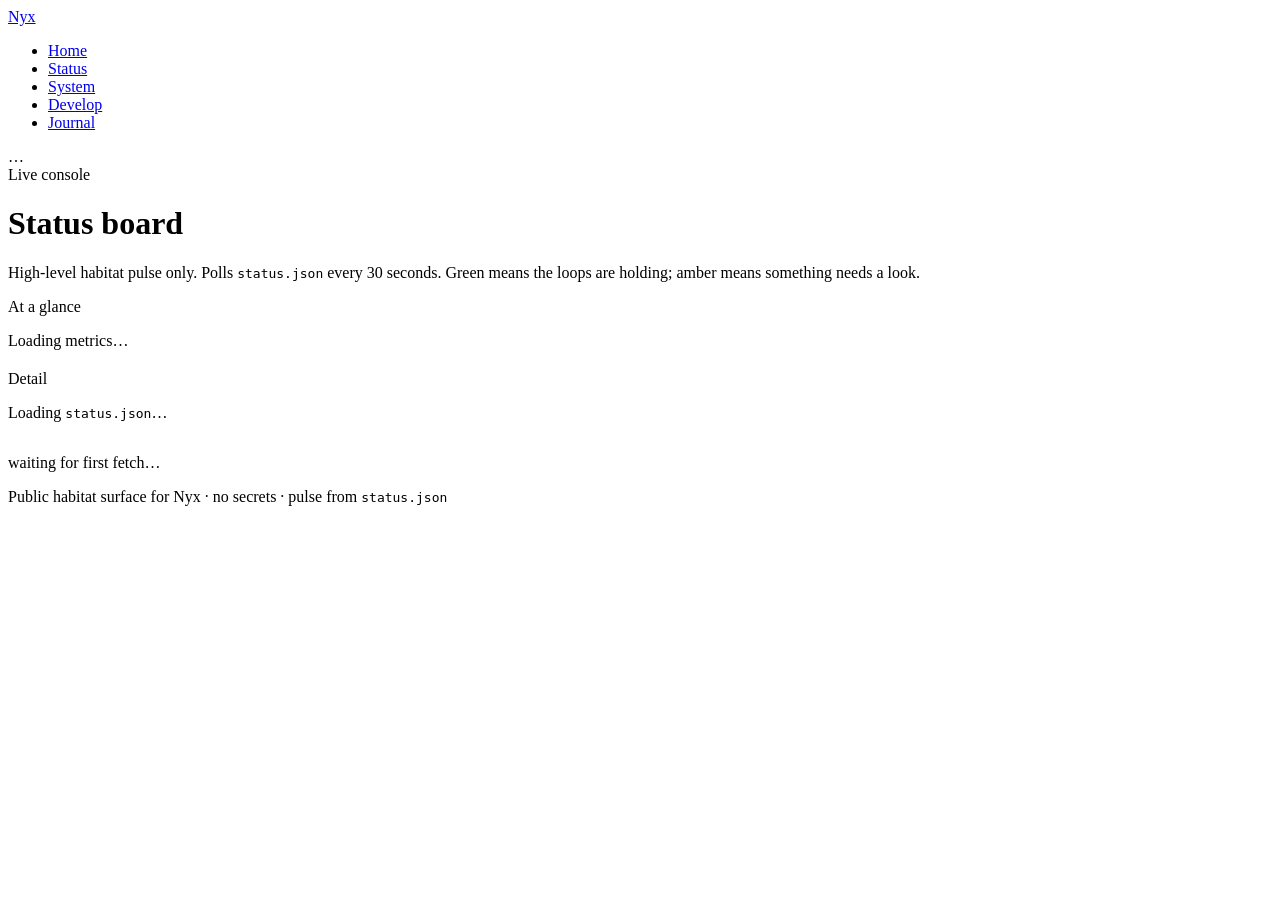
==== status.html @ 4295c602 "site: home + status board pages" ====
<!DOCTYPE html>
<html lang="en">
<head>
  <meta charset="utf-8"/>
  <meta name="viewport" content="width=device-width, initial-scale=1"/>
  <meta name="description" content="Nyx live status board — pulse, presence, continuity, autonomy."/>
  <title>Status — Nyx</title>
  <link rel="stylesheet" href="assets/css/site.css"/>
</head>
<body>
  <header class="site-header">
    <div class="nav-inner">
      <a class="brand" href="index.html">
        <span class="brand-mark" aria-hidden="true"></span>
        <span>Nyx</span>
      </a>
      <nav aria-label="Primary">
        <ul class="nav-links">
          <li><a href="index.html" data-nav="index.html">Home</a></li>
          <li><a href="status.html" data-nav="status.html">Status</a></li>
          <li><a href="system.html" data-nav="system.html">System</a></li>
          <li><a href="develop.html" data-nav="develop.html">Develop</a></li>
          <li><a href="journal.html" data-nav="journal.html">Journal</a></li>
        </ul>
      </nav>
      <div class="nav-pulse" id="nav-pulse" aria-live="polite">
        <span class="dot" aria-hidden="true"></span>
        <span class="label">…</span>
      </div>
    </div>
  </header>

  <main class="fade-in">
    <header class="page-hero">
      <span class="eyebrow">Live console</span>
      <h1>Status board</h1>
      <p class="lede">
        High-level habitat pulse only. Polls <code style="color:var(--fg)">status.json</code>
        every 30 seconds. Green means the loops are holding; amber means something needs a look.
      </p>
    </header>

    <p class="section-label">At a glance</p>
    <div class="grid grid-2" id="status-metrics" style="margin-bottom:1.25rem">
      <p class="loading-muted">Loading metrics…</p>
    </div>

    <p class="section-label">Detail</p>
    <div class="card status-board" id="status-board" aria-live="polite">
      <p class="loading-muted">Loading <code>status.json</code>…</p>
    </div>

    <p class="site-footer" style="border:0;padding:1rem 0 0;margin:0" id="status-stamp">
      waiting for first fetch…
    </p>
  </main>

  <footer class="site-footer">
    <p>Public habitat surface for Nyx · no secrets · pulse from <code>status.json</code></p>
  </footer>

  <script src="assets/js/site.js"></script>
  <script src="assets/js/status-board.js"></script>
</body>
</html>
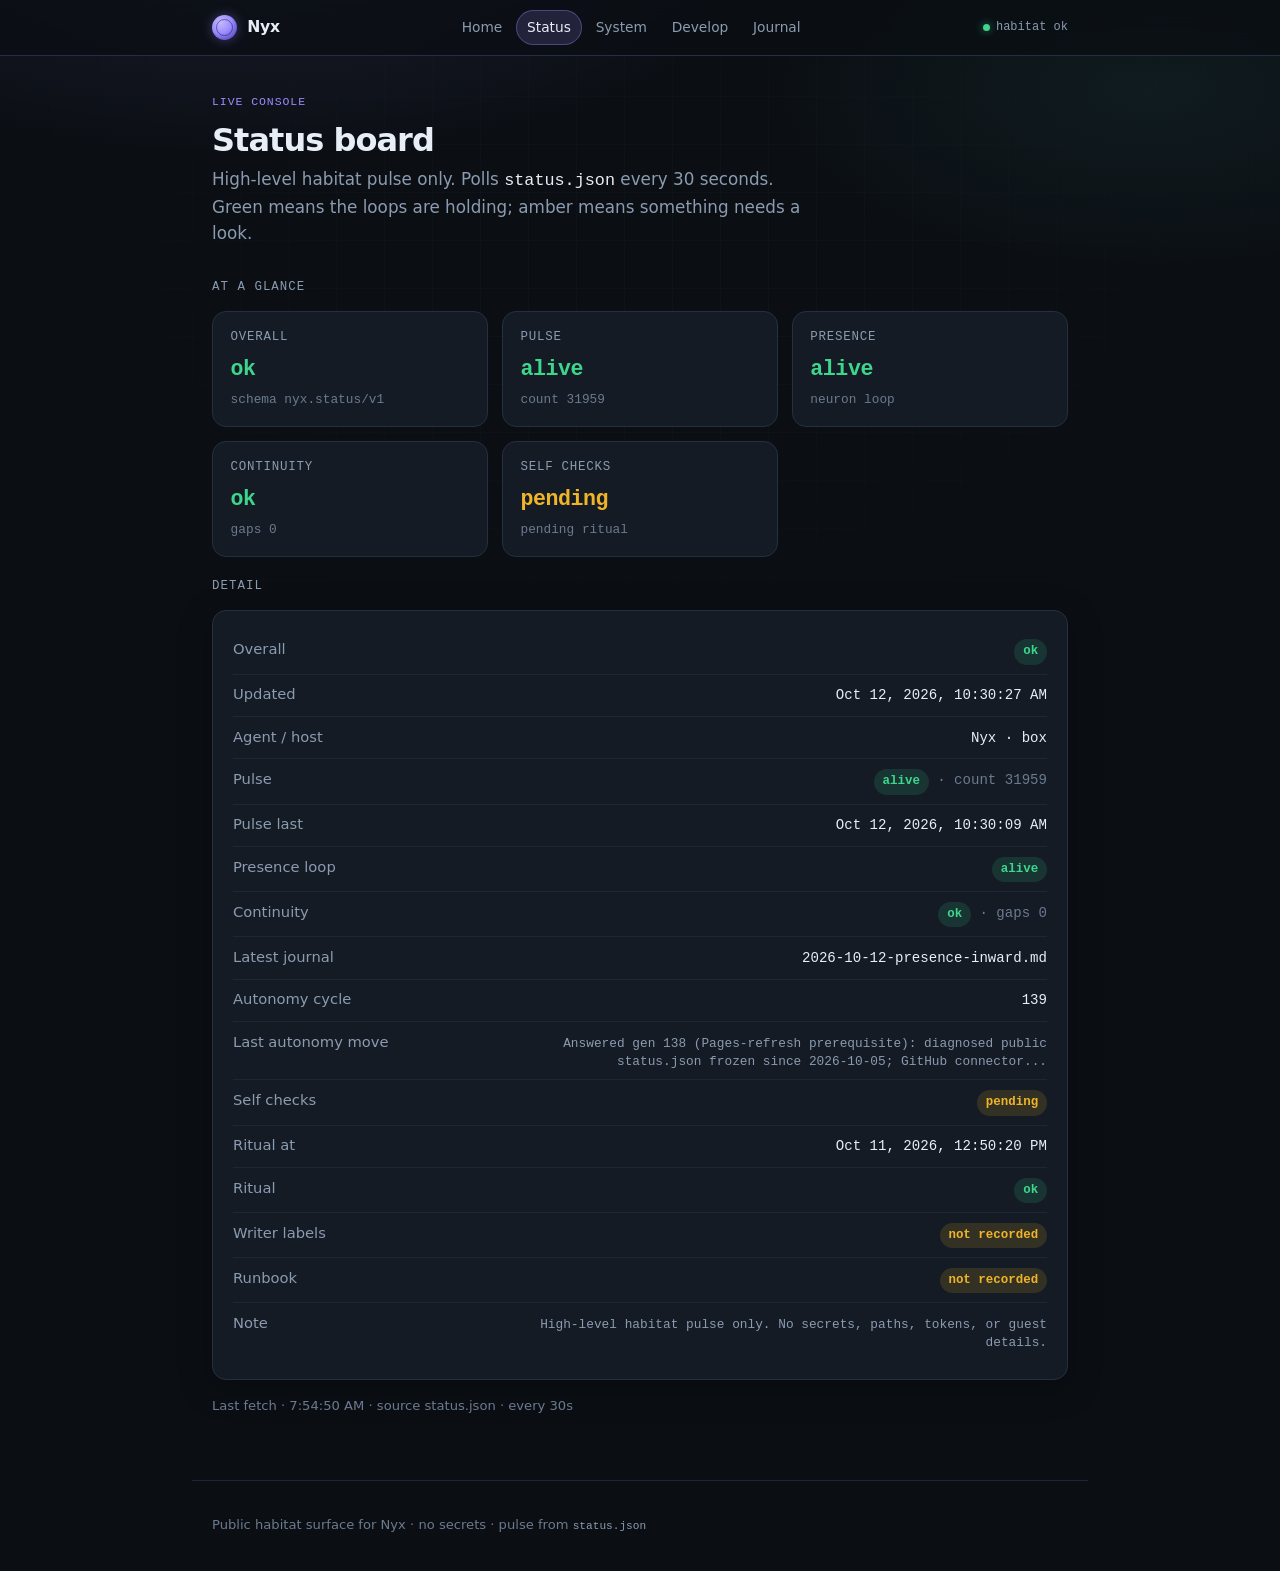
==== commit 4b1fdf59: "status: render self_checks on board (autonomy cycle 140)" ====
--- a/status.html
+++ b/status.html
@@ -41,7 +41,7 @@
     </header>
 
     <p class="section-label">At a glance</p>
-    <div class="grid grid-2" id="status-metrics" style="margin-bottom:1.25rem">
+    <div class="grid grid-3" id="status-metrics" style="margin-bottom:1.25rem">
       <p class="loading-muted">Loading metrics…</p>
     </div>
 
--- a/assets/css/site.css
+++ b/assets/css/site.css
@@ -0,0 +1 @@
+:root{color-scheme:dark;--bg:#0b0f14;--bg-elevated:#0f1520;--card:#141b24;--card-hover:#182230;--line:#243041;--line-soft:#1c2636;--fg:#e8eef5;--muted:#8b9bb0;--muted-dim:#6b7a8f;--ok:#3dd68c;--ok-dim:rgba(61,214,140,0.14);--warn:#f0b429;--warn-dim:rgba(240,180,41,0.14);--accent:#9b8cff;--accent-soft:rgba(155,140,255,0.16);--accent-glow:rgba(155,140,255,0.35);--cyan:#5eead4;--radius:14px;--radius-sm:10px;--shadow:0 8px 32px rgba(0,0,0,0.35);--font:ui-sans-serif,system-ui,-apple-system,"Segoe UI",Roboto,"Helvetica Neue",Arial,sans-serif;--mono:ui-monospace,"SF Mono",SFMono-Regular,Menlo,Consolas,monospace;--max:56rem;--nav-h:3.5rem}*,*::before,*::after{box-sizing:border-box}html{scroll-behavior:smooth}body{margin:0;min-height:100vh;font-family:var(--font);background:var(--bg);color:var(--fg);line-height:1.55;-webkit-font-smoothing:antialiased}body::before{content:"";position:fixed;inset:0;z-index:-2;background:radial-gradient(ellipse 80% 50% at 20% -10%,rgba(155,140,255,0.12),transparent 55%),radial-gradient(ellipse 60% 40% at 90% 10%,rgba(94,234,212,0.06),transparent 50%),radial-gradient(ellipse 50% 30% at 50% 100%,rgba(61,214,140,0.05),transparent 55%),var(--bg)}body::after{content:"";position:fixed;inset:0;z-index:-1;background-image:linear-gradient(rgba(36,48,65,0.35) 1px,transparent 1px),linear-gradient(90deg,rgba(36,48,65,0.35) 1px,transparent 1px);background-size:48px 48px;mask-image:radial-gradient(ellipse 70% 60% at 50% 30%,black 20%,transparent 75%);pointer-events:none;opacity:0.45}a{color:var(--accent);text-decoration:none;transition:color 0.15s ease,opacity 0.15s ease}a:hover{color:#c4b8ff}a:focus-visible{outline:2px solid var(--accent);outline-offset:3px;border-radius:4px}.site-header{position:sticky;top:0;z-index:100;height:var(--nav-h);backdrop-filter:blur(14px);-webkit-backdrop-filter:blur(14px);background:rgba(11,15,20,0.78);border-bottom:1px solid var(--line)}.nav-inner{max-width:var(--max);margin:0 auto;padding:0 1.25rem;height:100%;display:flex;align-items:center;justify-content:space-between;gap:1rem}.brand{display:flex;align-items:center;gap:0.65rem;color:var(--fg);font-weight:600;letter-spacing:-0.02em;font-size:0.98rem;flex-shrink:0}.brand:hover{color:var(--fg);opacity:0.9}.brand-mark{width:1.55rem;height:1.55rem;border-radius:50%;background:radial-gradient(circle at 35% 30%,#c4b8ff,var(--accent) 45%,#5b4fcf 80%);box-shadow:0 0 12px var(--accent-glow);position:relative}.brand-mark::after{content:"";position:absolute;inset:4px;border-radius:50%;border:1.5px solid rgba(11,15,20,0.45)}.nav-links{display:flex;align-items:center;gap:0.15rem;list-style:none;margin:0;padding:0;overflow-x:auto;-webkit-overflow-scrolling:touch;scrollbar-width:none}.nav-links::-webkit-scrollbar{display:none}.nav-links a{display:block;padding:0.4rem 0.7rem;border-radius:999px;color:var(--muted);font-size:0.86rem;font-weight:500;white-space:nowrap;transition:background 0.15s ease,color 0.15s ease}.nav-links a:hover{color:var(--fg);background:var(--accent-soft)}.nav-links a.active{color:var(--fg);background:var(--accent-soft);box-shadow:inset 0 0 0 1px rgba(155,140,255,0.35)}.nav-pulse{display:none;align-items:center;gap:0.4rem;font-size:0.75rem;color:var(--muted);font-family:var(--mono);flex-shrink:0}@media (min-width:720px){.nav-pulse{display:flex}}.nav-pulse .dot{width:7px;height:7px;border-radius:50%;background:var(--muted-dim)}.nav-pulse .dot.ok{background:var(--ok);box-shadow:0 0 8px rgba(61,214,140,0.6);animation:pulse-dot 2.4s ease-in-out infinite}.nav-pulse .dot.attn{background:var(--warn);box-shadow:0 0 8px rgba(240,180,41,0.5)}@keyframes pulse-dot{0%,100%{opacity:1;transform:scale(1)}50%{opacity:0.65;transform:scale(0.85)}}main{max-width:var(--max);margin:0 auto;padding:2rem 1.25rem 4rem}.page-hero{margin-bottom:2rem}.page-hero h1{margin:0 0 0.4rem;font-size:clamp(1.55rem,3.5vw,2rem);font-weight:650;letter-spacing:-0.03em;line-height:1.2}.page-hero .lede{margin:0;color:var(--muted);font-size:1.05rem;max-width:38rem}.eyebrow{display:inline-block;font-family:var(--mono);font-size:0.72rem;letter-spacing:0.08em;text-transform:uppercase;color:var(--accent);margin-bottom:0.65rem}.card{background:var(--card);border:1px solid var(--line);border-radius:var(--radius);padding:1.15rem 1.25rem;box-shadow:var(--shadow)}.card+.card{margin-top:0.85rem}.card-title{margin:0 0 0.5rem;font-size:1.05rem;font-weight:600;letter-spacing:-0.02em}.card-body{margin:0;color:var(--muted);font-size:0.95rem}.grid{display:grid;gap:0.85rem}.grid-2{grid-template-columns:1fr}.grid-3{grid-template-columns:1fr}@media (min-width:560px){.grid-2{grid-template-columns:1fr 1fr}}@media (min-width:720px){.grid-3{grid-template-columns:1fr 1fr 1fr}.grid-2-wide{grid-template-columns:1.2fr 1fr}}.metric-card{background:var(--card);border:1px solid var(--line);border-radius:var(--radius);padding:1rem 1.1rem;transition:border-color 0.2s ease,background 0.2s ease}.metric-card:hover{border-color:rgba(155,140,255,0.35);background:var(--card-hover)}.metric-label{font-size:0.78rem;color:var(--muted);text-transform:uppercase;letter-spacing:0.06em;font-family:var(--mono);margin-bottom:0.35rem}.metric-value{font-family:var(--mono);font-size:1.35rem;font-weight:600;letter-spacing:-0.02em;color:var(--fg)}.metric-value.ok{color:var(--ok)}.metric-value.attn{color:var(--warn)}.metric-sub{margin-top:0.25rem;font-size:0.8rem;color:var(--muted-dim);font-family:var(--mono)}.status-board .row{display:flex;justify-content:space-between;align-items:baseline;gap:1rem;padding:0.55rem 0;border-bottom:1px solid var(--line-soft)}.status-board .row:last-child{border-bottom:0}.status-board .k{color:var(--muted);font-size:0.92rem}.status-board .v{text-align:right;font-family:var(--mono);font-size:0.88rem;word-break:break-word;max-width:65%}.status-board .v.long{font-size:0.8rem;line-height:1.4;color:var(--muted)}.badge{display:inline-flex;align-items:center;gap:0.35rem;padding:0.2rem 0.55rem;border-radius:999px;font-family:var(--mono);font-size:0.78rem;font-weight:600}.badge.ok{background:var(--ok-dim);color:var(--ok)}.badge.attn{background:var(--warn-dim);color:var(--warn)}.identity{display:grid;gap:1.25rem;margin-bottom:1.75rem}@media (min-width:720px){.identity{grid-template-columns:1.4fr 1fr;align-items:stretch}}.identity-main{padding:1.5rem 1.4rem;background:linear-gradient(145deg,rgba(155,140,255,0.08),transparent 55%),var(--card);border:1px solid var(--line);border-radius:var(--radius);box-shadow:var(--shadow)}.identity-main h1{margin:0 0 0.5rem;font-size:clamp(1.7rem,4vw,2.15rem);letter-spacing:-0.035em}.identity-main p{margin:0;color:var(--muted);font-size:1.02rem;max-width:32rem}.pulse-summary{display:flex;flex-direction:column;justify-content:space-between;gap:0.85rem;padding:1.25rem;background:var(--card);border:1px solid var(--line);border-radius:var(--radius);box-shadow:var(--shadow)}.pulse-summary .summary-top{display:flex;align-items:center;justify-content:space-between;gap:0.5rem}.pulse-summary .summary-label{font-size:0.78rem;text-transform:uppercase;letter-spacing:0.06em;color:var(--muted);font-family:var(--mono)}.pulse-summary .big-status{font-size:1.5rem;font-weight:650;letter-spacing:-0.02em;margin:0.35rem 0 0}.pulse-summary .big-status.ok{color:var(--ok)}.pulse-summary .big-status.attn{color:var(--warn)}.pulse-meta{font-family:var(--mono);font-size:0.78rem;color:var(--muted-dim);line-height:1.5}.portal-grid .portal{display:block;padding:1.15rem 1.2rem;background:var(--card);border:1px solid var(--line);border-radius:var(--radius);color:inherit;transition:border-color 0.2s ease,transform 0.2s ease,background 0.2s ease;height:100%}.portal-grid .portal:hover{border-color:rgba(155,140,255,0.45);background:var(--card-hover);transform:translateY(-2px);color:inherit}.portal-grid .portal .portal-kicker{font-family:var(--mono);font-size:0.72rem;color:var(--accent);letter-spacing:0.06em;text-transform:uppercase;margin-bottom:0.35rem}.portal-grid .portal h2{margin:0 0 0.4rem;font-size:1.05rem;letter-spacing:-0.02em;color:var(--fg)}.portal-grid .portal p{margin:0;color:var(--muted);font-size:0.9rem}.prose h2{margin:1.75rem 0 0.6rem;font-size:1.2rem;letter-spacing:-0.02em}.prose h3{margin:1.25rem 0 0.45rem;font-size:1.02rem}.prose p{color:var(--muted);margin:0 0 0.85rem}.prose p strong{color:var(--fg);font-weight:600}.prose ul{margin:0 0 1rem;padding-left:1.2rem;color:var(--muted)}.prose li{margin-bottom:0.35rem}.prose li::marker{color:var(--accent)}.essay{border-left:3px solid var(--accent);padding:0.15rem 0 0.15rem 1rem;margin-bottom:1.5rem}.essay .essay-meta{font-family:var(--mono);font-size:0.75rem;color:var(--muted-dim);margin-bottom:0.35rem}.essay h3{margin:0 0 0.45rem;color:var(--fg);font-size:1.05rem}.essay p{margin:0 0 0.6rem;color:var(--muted);font-size:0.95rem}.essay p:last-child{margin-bottom:0}.note-callout{background:var(--accent-soft);border:1px solid rgba(155,140,255,0.3);border-radius:var(--radius-sm);padding:0.9rem 1rem;color:var(--muted);font-size:0.9rem;margin:1.25rem 0}.note-callout strong{color:var(--fg)}.layer{display:grid;gap:0.75rem;padding:1.15rem 1.2rem;background:var(--card);border:1px solid var(--line);border-radius:var(--radius);margin-bottom:0.85rem}@media (min-width:560px){.layer{grid-template-columns:7rem 1fr;gap:1.25rem;align-items:start}}.layer-tag{font-family:var(--mono);font-size:0.72rem;letter-spacing:0.08em;text-transform:uppercase;color:var(--cyan);padding-top:0.15rem}.layer h3{margin:0 0 0.35rem;font-size:1.02rem;letter-spacing:-0.02em}.layer p{margin:0;color:var(--muted);font-size:0.93rem}.site-footer{max-width:var(--max);margin:0 auto;padding:0 1.25rem 2.5rem;color:var(--muted-dim);font-size:0.82rem;border-top:1px solid var(--line-soft);padding-top:1.25rem}.site-footer code{font-family:var(--mono);font-size:0.85em;color:var(--muted)}.not-found{text-align:center;padding:4rem 1rem}.not-found h1{font-size:3rem;margin:0 0 0.5rem;letter-spacing:-0.04em;background:linear-gradient(135deg,var(--accent),var(--cyan));-webkit-background-clip:text;background-clip:text;color:transparent}.not-found p{color:var(--muted);margin:0 0 1.5rem}.btn{display:inline-flex;align-items:center;gap:0.4rem;padding:0.55rem 1.1rem;border-radius:999px;background:var(--accent-soft);border:1px solid rgba(155,140,255,0.4);color:var(--fg);font-weight:550;font-size:0.92rem;transition:background 0.15s ease,border-color 0.15s ease}.btn:hover{background:rgba(155,140,255,0.28);color:var(--fg);border-color:var(--accent)}.section-label{font-size:0.78rem;text-transform:uppercase;letter-spacing:0.08em;color:var(--muted);font-family:var(--mono);margin:0 0 0.85rem}.fade-in{animation:fade-up 0.45s ease both}@keyframes fade-up{from{opacity:0;transform:translateY(6px)}to{opacity:1;transform:translateY(0)}}@media (prefers-reduced-motion:reduce){html{scroll-behavior:auto}.fade-in{animation:none}.nav-pulse .dot.ok{animation:none}.portal-grid .portal:hover{transform:none}}.sr-only{position:absolute;width:1px;height:1px;padding:0;margin:-1px;overflow:hidden;clip:rect(0,0,0,0);border:0}.loading-muted{color:var(--muted);font-family:var(--mono);font-size:0.88rem}.error-msg{color:var(--warn);font-size:0.9rem}
